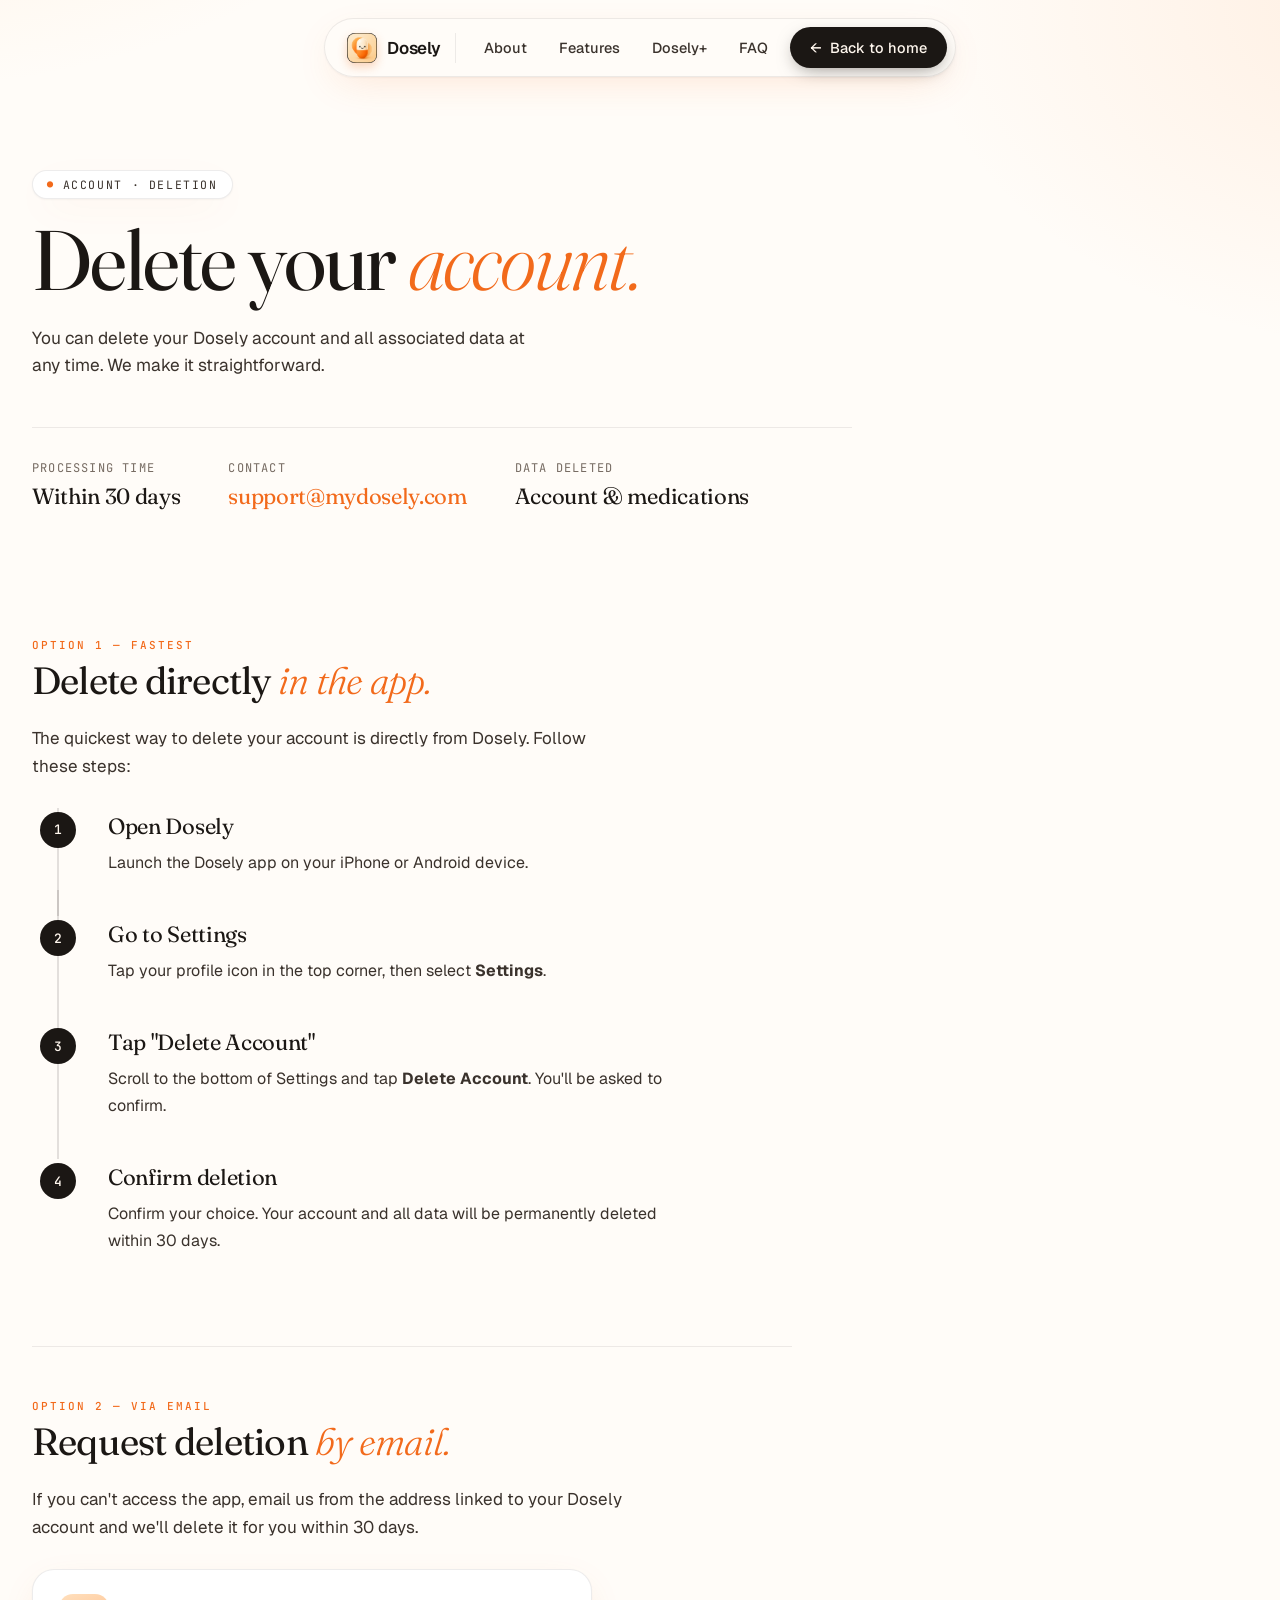
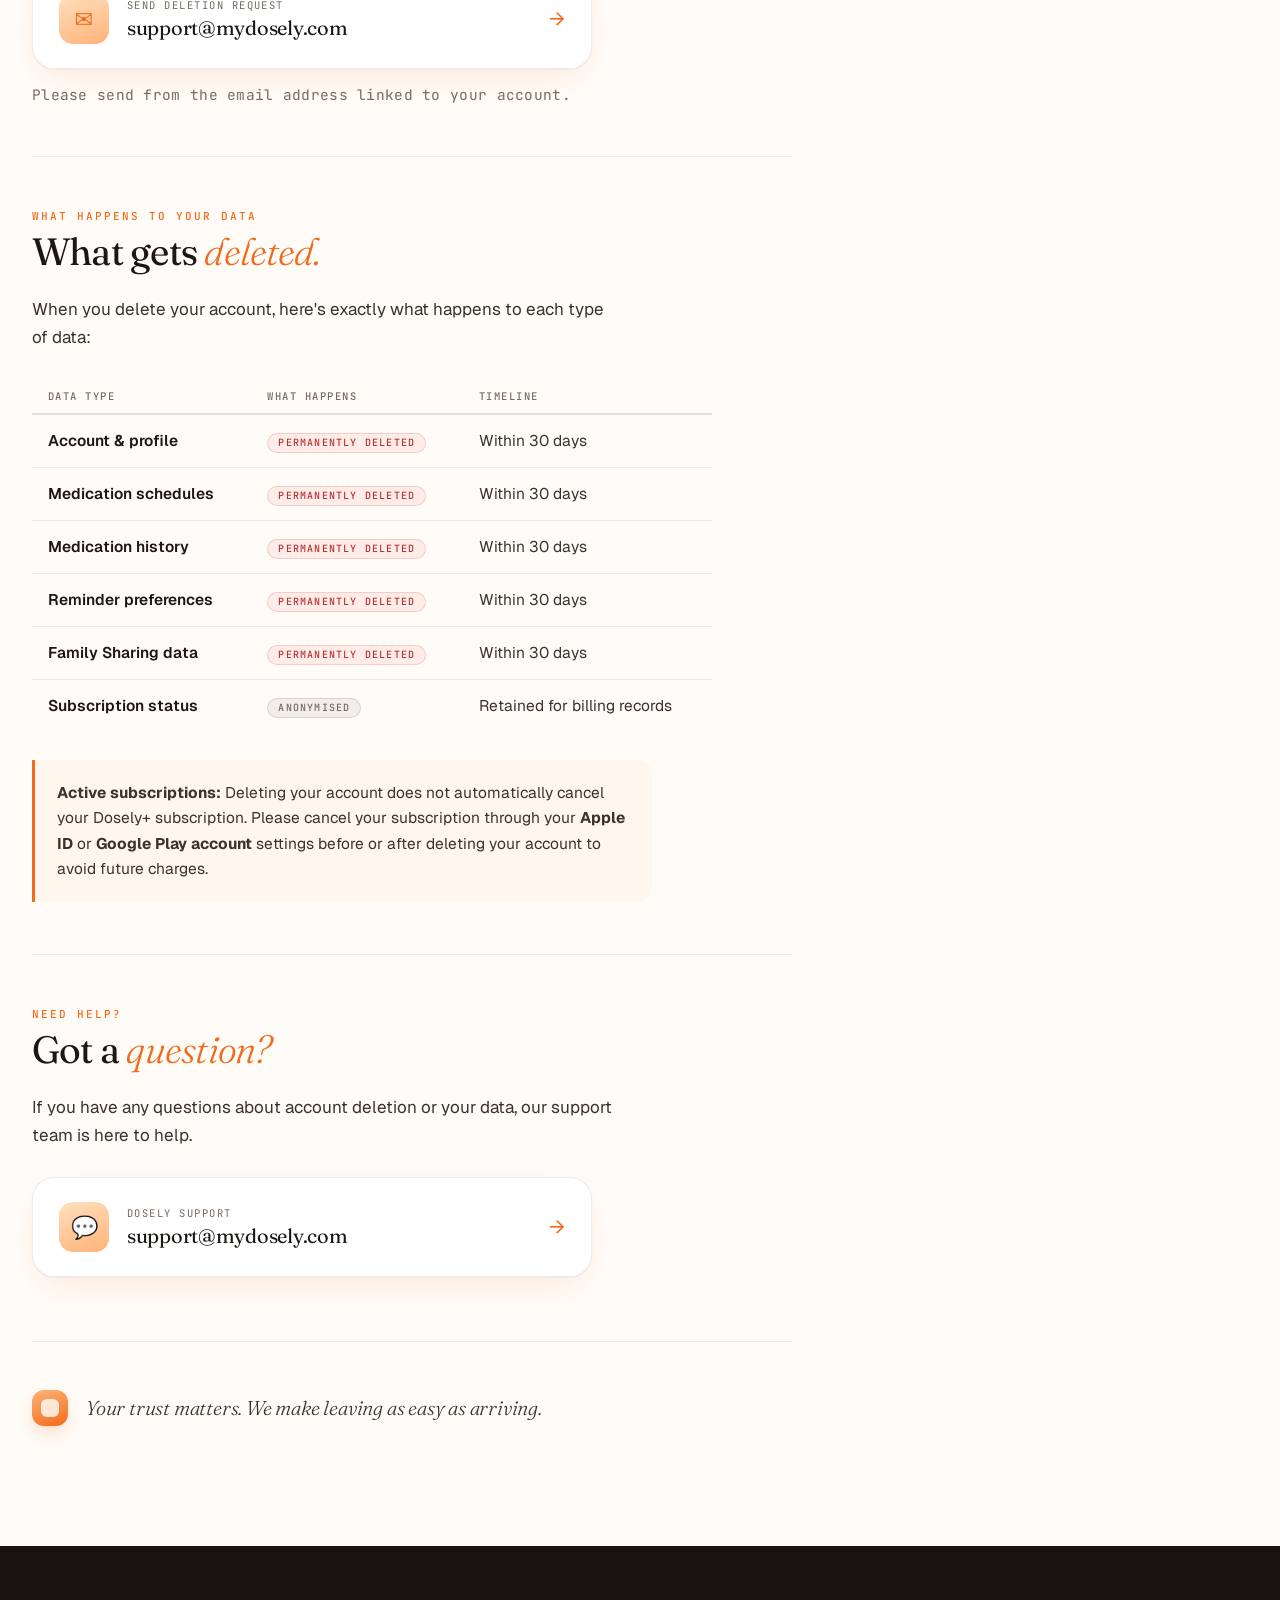
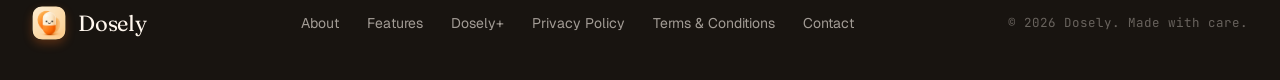
==== delete-account.html @ deaf60d7 "Add account deletion page - delete-account.html at /delete-account route - In-app 4-step deletion wa" ====
<!doctype html>
<html lang="en">
<head>
<meta charset="utf-8"/>
<meta name="viewport" content="width=device-width,initial-scale=1"/>
<title>Delete Account | Dosely</title>
<meta name="description" content="Request deletion of your Dosely account and all associated data. We'll process your request within 30 days."/>
<meta name="robots" content="index,follow"/>
<meta property="og:title" content="Delete Account | Dosely"/>
<meta property="og:description" content="Request deletion of your Dosely account and all associated data."/>
<meta property="og:type" content="article"/>
<link rel="canonical" href="/delete-account"/>
<link rel="preconnect" href="https://fonts.googleapis.com"/>
<link rel="preconnect" href="https://fonts.gstatic.com" crossorigin/>
<link href="https://fonts.googleapis.com/css2?family=Fraunces:opsz,wght@9..144,300;9..144,400;9..144,500;9..144,600&family=Geist:wght@300;400;500;600;700&family=JetBrains+Mono:wght@400;500&display=swap" rel="stylesheet"/>
<style>
:root{
  --orange:#FF8A3D;
  --orange-deep:#F26A1B;
  --orange-soft:#FFB37A;
  --cream:#FFF7EE;
  --cream-2:#FBF1E4;
  --bg:#FFFCF8;
  --warm-gray:#F6F1EA;
  --ink:#1B1714;
  --ink-2:#3A322C;
  --muted:#766B62;
  --line:rgba(27,23,20,0.08);
  --line-2:rgba(27,23,20,0.12);
  --shadow-soft:0 1px 2px rgba(27,23,20,.04),0 12px 40px -12px rgba(242,106,27,.18);
  --shadow-card:0 1px 2px rgba(27,23,20,.04),0 24px 60px -20px rgba(27,23,20,.18);
  --r-sm:14px;--r-md:22px;--r-lg:32px;--r-xl:44px;
}

*{box-sizing:border-box}
html{scroll-behavior:smooth;scroll-padding-top:120px}
html,body{margin:0;padding:0;background:var(--bg);color:var(--ink);font-family:'Geist',-apple-system,BlinkMacSystemFont,'SF Pro Text',system-ui,sans-serif;-webkit-font-smoothing:antialiased;text-rendering:optimizeLegibility}
body{overflow-x:hidden;background:
  radial-gradient(900px 600px at -10% -10%,rgba(255,209,154,.3),transparent 70%),
  radial-gradient(700px 500px at 110% 0%,rgba(255,179,122,.18),transparent 70%),
  var(--bg)}
img{max-width:100%;display:block}
a{color:inherit;text-decoration:none}
button{font-family:inherit;cursor:pointer;border:0;background:none;color:inherit}
:focus-visible{outline:2px solid var(--orange-deep);outline-offset:3px;border-radius:4px}

/* ---------- Type ---------- */
.eyebrow{font-family:'JetBrains Mono',monospace;font-size:11.5px;letter-spacing:.18em;text-transform:uppercase;color:var(--orange-deep);font-weight:500}
.display{font-family:'Fraunces',serif;font-weight:400;letter-spacing:-.025em;line-height:1.02;font-size:clamp(44px,6.6vw,92px);color:var(--ink);text-wrap:balance;margin:18px 0 22px}
.display em{font-style:italic;font-weight:300;color:var(--orange-deep)}
.lead{font-size:clamp(17px,1.35vw,21px);color:var(--ink-2);line-height:1.55;font-weight:400;max-width:46ch;text-wrap:pretty;margin:0}

/* ---------- Layout ---------- */
.wrap{max-width:1280px;margin:0 auto;padding:0 32px}
@media(max-width:600px){.wrap{padding:0 20px}}

/* ---------- Nav ---------- */
.nav{position:fixed;top:18px;left:0;right:0;z-index:50;display:flex;justify-content:center;pointer-events:none}
.nav-inner{pointer-events:auto;display:flex;align-items:center;gap:8px;padding:8px 8px 8px 22px;background:rgba(255,252,248,.82);backdrop-filter:blur(20px) saturate(1.3);-webkit-backdrop-filter:blur(20px) saturate(1.3);border:1px solid var(--line);border-radius:999px;box-shadow:var(--shadow-soft)}
.brand{display:flex;align-items:center;gap:10px;font-weight:600;font-size:17px;letter-spacing:-.01em;padding-right:14px;border-right:1px solid var(--line);margin-right:6px}
.brand-mark{width:30px;height:30px;border-radius:8px;background-image:url('assets/dosely-logo.png');background-size:cover;background-position:center;box-shadow:0 4px 10px rgba(242,106,27,.28)}
.nav-links{display:flex;gap:4px}
.nav-links a{padding:8px 14px;font-size:14.5px;color:var(--ink-2);border-radius:999px;transition:.2s;font-weight:500}
.nav-links a:hover{background:var(--cream)}
.btn{display:inline-flex;align-items:center;gap:8px;padding:11px 20px;border-radius:999px;font-weight:500;font-size:14.5px;transition:.25s ease;white-space:nowrap}
.btn-pri{background:var(--ink);color:#FFF7EE;box-shadow:0 6px 18px -6px rgba(27,23,20,.5)}
.btn-pri:hover{transform:translateY(-1px);box-shadow:0 10px 22px -6px rgba(27,23,20,.55)}
.back-arrow{display:inline-block;transition:transform .25s ease}
.btn-pri:hover .back-arrow{transform:translateX(-3px)}
@media(max-width:780px){.nav-links{display:none}}

/* ---------- Hero ---------- */
.legal-hero{padding:170px 0 80px;position:relative;overflow:hidden}
.legal-hero-inner{max-width:820px}
.hero-badge{display:inline-block;padding:6px 14px;background:#fff;border:1px solid var(--line);border-radius:999px;box-shadow:var(--shadow-soft);font-family:'JetBrains Mono',monospace;font-size:11.5px;letter-spacing:.14em;text-transform:uppercase;color:var(--ink-2)}
.hero-badge::before{content:"●";color:var(--orange-deep);margin-right:8px;font-size:10px;vertical-align:1px}
.legal-meta{display:flex;gap:48px;margin-top:48px;padding-top:32px;border-top:1px solid var(--line);flex-wrap:wrap}
.legal-meta > div{display:flex;flex-direction:column;gap:6px}
.legal-meta .k{font-size:12px;color:var(--muted);font-family:'JetBrains Mono',monospace;letter-spacing:.1em;text-transform:uppercase}
.legal-meta .v{font-family:'Fraunces',serif;font-size:22px;letter-spacing:-.015em;color:var(--ink);font-weight:400}
.legal-meta .v a{color:var(--orange-deep);transition:.2s}
.legal-meta .v a:hover{color:var(--ink)}
@media(max-width:680px){
  .legal-hero{padding:140px 0 60px}
  .legal-meta{gap:28px;margin-top:36px}
  .legal-meta .v{font-size:18px}
}

/* ---------- Content ---------- */
.page-body{padding:48px 0 120px}
.content-wrap{max-width:760px}

/* Steps */
.steps{display:flex;flex-direction:column;gap:0;margin:28px 0 0}
.step{display:grid;grid-template-columns:52px 1fr;gap:0 24px;position:relative}
.step+.step .step-num::before{content:"";position:absolute;top:-100%;left:50%;transform:translateX(-50%);width:2px;height:100%;background:var(--line-2)}
.step-num{position:relative;display:flex;align-items:flex-start;justify-content:center;padding-top:4px}
.step-num span{width:36px;height:36px;border-radius:999px;background:var(--ink);color:#FFF7EE;font-family:'JetBrains Mono',monospace;font-size:13px;font-weight:500;display:grid;place-items:center;flex:none;position:relative;z-index:1}
.step-body{padding:0 0 40px}
.step-body h3{font-family:'Fraunces',serif;font-weight:400;font-size:22px;letter-spacing:-.014em;color:var(--ink);margin:4px 0 10px}
.step-body p{font-size:16px;color:var(--ink-2);line-height:1.65;margin:0;max-width:52ch}

/* Section heading */
.section-label{font-family:'JetBrains Mono',monospace;font-size:11px;letter-spacing:.18em;text-transform:uppercase;color:var(--orange-deep);font-weight:500;display:block;margin-bottom:8px}
.section-h2{font-family:'Fraunces',serif;font-weight:400;font-size:clamp(28px,3vw,38px);letter-spacing:-.02em;line-height:1.1;color:var(--ink);margin:0 0 22px}
.section-h2 em{font-style:italic;font-weight:300;color:var(--orange-deep)}
.section-p{font-size:17px;color:var(--ink-2);line-height:1.65;margin:0 0 28px;max-width:56ch;text-wrap:pretty}

/* Divider */
.divider{border:0;border-top:1px solid var(--line);margin:52px 0}

/* Data table */
.data-table{width:100%;border-collapse:collapse;margin:0 0 28px;font-size:15.5px;max-width:680px}
.data-table th{text-align:left;font-family:'JetBrains Mono',monospace;font-size:10.5px;letter-spacing:.14em;text-transform:uppercase;color:var(--muted);font-weight:500;padding:10px 16px;border-bottom:2px solid var(--line-2)}
.data-table td{padding:14px 16px;color:var(--ink-2);line-height:1.5;border-bottom:1px solid var(--line);vertical-align:top}
.data-table td:first-child{font-weight:600;color:var(--ink);white-space:nowrap}
.data-table tr:last-child td{border-bottom:0}
.data-table tr:hover td{background:var(--cream)}

/* Tag pills */
.tag{display:inline-flex;align-items:center;font-family:'JetBrains Mono',monospace;font-size:10px;letter-spacing:.12em;text-transform:uppercase;padding:4px 10px;border-radius:999px;font-weight:500;line-height:1}
.tag-deleted{background:rgba(220,50,50,.08);color:#B83232;border:1px solid rgba(220,50,50,.18)}
.tag-retained{background:rgba(242,106,27,.1);color:var(--orange-deep);border:1px solid rgba(242,106,27,.22)}
.tag-anon{background:rgba(27,23,20,.06);color:var(--muted);border:1px solid var(--line-2)}

/* Note box */
.note-box{padding:20px 22px;background:var(--cream);border-left:3px solid var(--orange-deep);border-radius:0 var(--r-sm) var(--r-sm) 0;font-size:15.5px;color:var(--ink-2);line-height:1.65;margin:0 0 28px;max-width:62ch}

/* Contact card */
.contact-card{display:flex;align-items:center;gap:18px;padding:24px 26px;background:#fff;border:1px solid var(--line);border-radius:var(--r-md);box-shadow:var(--shadow-soft);transition:.3s cubic-bezier(.2,.7,.2,1);max-width:560px;margin-top:8px}
.contact-card:hover{transform:translateY(-3px);box-shadow:0 24px 40px -22px rgba(242,106,27,.4);border-color:rgba(242,106,27,.3)}
.contact-icon{width:50px;height:50px;border-radius:14px;background:linear-gradient(160deg,#FFE0BE,var(--orange-soft));color:var(--orange-deep);display:grid;place-items:center;font-size:22px;flex:none}
.contact-meta{display:flex;flex-direction:column;gap:3px;flex:1;min-width:0}
.contact-label{font-family:'JetBrains Mono',monospace;font-size:10.5px;letter-spacing:.14em;text-transform:uppercase;color:var(--muted)}
.contact-email{font-family:'Fraunces',serif;font-size:20px;color:var(--ink);letter-spacing:-.014em;font-weight:400}
.contact-arrow{font-size:20px;color:var(--orange-deep);transition:transform .3s ease;flex:none}
.contact-card:hover .contact-arrow{transform:translateX(4px)}

/* End mark */
.legal-end{margin-top:64px;padding-top:48px;border-top:1px solid var(--line);display:flex;align-items:center;gap:18px}
.end-mark{width:36px;height:36px;border-radius:12px;background:linear-gradient(160deg,var(--orange-soft),var(--orange-deep));box-shadow:0 8px 22px -8px rgba(242,106,27,.55);flex:none;position:relative}
.end-mark::after{content:"";position:absolute;inset:9px;border-radius:6px;background:#FFF7EE;opacity:.85}
.legal-end p{margin:0;font-family:'Fraunces',serif;font-size:20px;font-style:italic;font-weight:300;color:var(--ink-2);letter-spacing:-.01em}

/* ---------- Footer ---------- */
footer{padding:60px 0 40px;background:#181410}
.foot-inner{display:flex;justify-content:space-between;align-items:center;gap:24px;flex-wrap:wrap}
.foot-brand{display:flex;align-items:center;gap:12px;font-family:'Fraunces',serif;font-size:22px;color:#FFF7EE;font-weight:400;letter-spacing:-.01em}
.foot-brand .brand-mark{width:34px;height:34px;border-radius:10px}
.foot-links{display:flex;gap:28px;font-size:14px;color:rgba(255,247,238,.6);flex-wrap:wrap}
.foot-links a{transition:.2s}
.foot-links a:hover{color:var(--orange-soft)}
.foot-c{font-size:12.5px;font-family:'JetBrains Mono',monospace;color:rgba(255,247,238,.35)}
@media(max-width:680px){
  .foot-inner{flex-direction:column;align-items:flex-start;gap:20px}
  .foot-links{gap:16px 22px}
}

/* ---------- Reveal ---------- */
.reveal{opacity:0;transform:translateY(20px);transition:opacity .8s cubic-bezier(.2,.7,.2,1),transform .8s cubic-bezier(.2,.7,.2,1)}
.reveal.in{opacity:1;transform:translateY(0)}
@media(prefers-reduced-motion:reduce){.reveal{opacity:1;transform:none;transition:none}}

/* ---------- Print ---------- */
@media print{
  .nav,footer{display:none}
  body{background:#fff}
  .legal-hero{padding:0 0 32px}
}
</style>
</head>
<body>

<!-- NAV -->
<nav class="nav" aria-label="Main navigation">
  <div class="nav-inner">
    <a href="index.html" class="brand" aria-label="Dosely home">
      <span class="brand-mark" role="img" aria-label="Dosely logo"></span>
      Dosely
    </a>
    <div class="nav-links">
      <a href="index.html#benefits">About</a>
      <a href="index.html#features">Features</a>
      <a href="index.html#premium">Dosely+</a>
      <a href="index.html#faq">FAQ</a>
    </div>
    <a href="index.html" class="btn btn-pri">
      <span class="back-arrow" aria-hidden="true">←</span> Back to home
    </a>
  </div>
</nav>

<!-- HERO -->
<header class="legal-hero">
  <div class="wrap">
    <div class="legal-hero-inner reveal">
      <span class="hero-badge">Account · Deletion</span>
      <h1 class="display">Delete your <em>account.</em></h1>
      <p class="lead">You can delete your Dosely account and all associated data at any time. We make it straightforward.</p>
      <div class="legal-meta">
        <div>
          <span class="k">Processing time</span>
          <span class="v">Within 30 days</span>
        </div>
        <div>
          <span class="k">Contact</span>
          <span class="v"><a href="mailto:support@mydosely.com">support@mydosely.com</a></span>
        </div>
        <div>
          <span class="k">Data deleted</span>
          <span class="v">Account &amp; medications</span>
        </div>
      </div>
    </div>
  </div>
</header>

<!-- CONTENT -->
<div class="page-body">
  <div class="wrap">
    <div class="content-wrap">

      <!-- In-app instructions -->
      <div class="reveal">
        <span class="section-label">Option 1 — Fastest</span>
        <h2 class="section-h2">Delete directly <em>in the app.</em></h2>
        <p class="section-p">The quickest way to delete your account is directly from Dosely. Follow these steps:</p>

        <div class="steps" role="list">
          <div class="step" role="listitem">
            <div class="step-num"><span>1</span></div>
            <div class="step-body">
              <h3>Open Dosely</h3>
              <p>Launch the Dosely app on your iPhone or Android device.</p>
            </div>
          </div>
          <div class="step" role="listitem">
            <div class="step-num"><span>2</span></div>
            <div class="step-body">
              <h3>Go to Settings</h3>
              <p>Tap your profile icon in the top corner, then select <strong>Settings</strong>.</p>
            </div>
          </div>
          <div class="step" role="listitem">
            <div class="step-num"><span>3</span></div>
            <div class="step-body">
              <h3>Tap "Delete Account"</h3>
              <p>Scroll to the bottom of Settings and tap <strong>Delete Account</strong>. You'll be asked to confirm.</p>
            </div>
          </div>
          <div class="step" role="listitem">
            <div class="step-num"><span>4</span></div>
            <div class="step-body">
              <h3>Confirm deletion</h3>
              <p>Confirm your choice. Your account and all data will be permanently deleted within 30 days.</p>
            </div>
          </div>
        </div>
      </div>

      <hr class="divider"/>

      <!-- Email request -->
      <div class="reveal">
        <span class="section-label">Option 2 — Via email</span>
        <h2 class="section-h2">Request deletion <em>by email.</em></h2>
        <p class="section-p">If you can't access the app, email us from the address linked to your Dosely account and we'll delete it for you within 30 days.</p>
        <a class="contact-card" href="mailto:support@mydosely.com?subject=Account%20Deletion%20Request&body=Hi%20Dosely%20team%2C%0A%0APlease%20delete%20my%20Dosely%20account%20and%20all%20associated%20data.%0A%0AEmail%20address%20linked%20to%20my%20account%3A%20%5Byour%20email%5D%0A%0AThank%20you." aria-label="Email support@mydosely.com to request account deletion">
          <div class="contact-icon" aria-hidden="true">✉</div>
          <div class="contact-meta">
            <span class="contact-label">Send deletion request</span>
            <span class="contact-email">support@mydosely.com</span>
          </div>
          <span class="contact-arrow" aria-hidden="true">→</span>
        </a>
        <p style="margin-top:16px;font-size:14.5px;color:var(--muted);font-family:'JetBrains Mono',monospace;letter-spacing:.02em">Please send from the email address linked to your account.</p>
      </div>

      <hr class="divider"/>

      <!-- What gets deleted -->
      <div class="reveal">
        <span class="section-label">What happens to your data</span>
        <h2 class="section-h2">What gets <em>deleted.</em></h2>
        <p class="section-p">When you delete your account, here's exactly what happens to each type of data:</p>

        <table class="data-table" aria-label="Data deletion details">
          <thead>
            <tr>
              <th scope="col">Data type</th>
              <th scope="col">What happens</th>
              <th scope="col">Timeline</th>
            </tr>
          </thead>
          <tbody>
            <tr>
              <td>Account &amp; profile</td>
              <td><span class="tag tag-deleted">Permanently deleted</span></td>
              <td>Within 30 days</td>
            </tr>
            <tr>
              <td>Medication schedules</td>
              <td><span class="tag tag-deleted">Permanently deleted</span></td>
              <td>Within 30 days</td>
            </tr>
            <tr>
              <td>Medication history</td>
              <td><span class="tag tag-deleted">Permanently deleted</span></td>
              <td>Within 30 days</td>
            </tr>
            <tr>
              <td>Reminder preferences</td>
              <td><span class="tag tag-deleted">Permanently deleted</span></td>
              <td>Within 30 days</td>
            </tr>
            <tr>
              <td>Family Sharing data</td>
              <td><span class="tag tag-deleted">Permanently deleted</span></td>
              <td>Within 30 days</td>
            </tr>
            <tr>
              <td>Subscription status</td>
              <td><span class="tag tag-anon">Anonymised</span></td>
              <td>Retained for billing records</td>
            </tr>
          </tbody>
        </table>

        <div class="note-box">
          <strong>Active subscriptions:</strong> Deleting your account does not automatically cancel your Dosely+ subscription. Please cancel your subscription through your <strong>Apple ID</strong> or <strong>Google Play account</strong> settings before or after deleting your account to avoid future charges.
        </div>
      </div>

      <hr class="divider"/>

      <!-- Questions -->
      <div class="reveal">
        <span class="section-label">Need help?</span>
        <h2 class="section-h2">Got a <em>question?</em></h2>
        <p class="section-p">If you have any questions about account deletion or your data, our support team is here to help.</p>
        <a class="contact-card" href="mailto:support@mydosely.com" aria-label="Email Dosely support">
          <div class="contact-icon" aria-hidden="true">💬</div>
          <div class="contact-meta">
            <span class="contact-label">Dosely support</span>
            <span class="contact-email">support@mydosely.com</span>
          </div>
          <span class="contact-arrow" aria-hidden="true">→</span>
        </a>
      </div>

      <div class="legal-end reveal">
        <span class="end-mark" aria-hidden="true"></span>
        <p>Your trust matters. We make leaving as easy as arriving.</p>
      </div>

    </div>
  </div>
</div>

<!-- FOOTER -->
<footer>
  <div class="wrap foot-inner">
    <a href="index.html" class="foot-brand" aria-label="Dosely home">
      <span class="brand-mark" role="img" aria-label="Dosely logo"></span>
      Dosely
    </a>
    <nav class="foot-links" aria-label="Footer navigation">
      <a href="index.html#benefits">About</a>
      <a href="index.html#features">Features</a>
      <a href="index.html#premium">Dosely+</a>
      <a href="privacy.html">Privacy Policy</a>
      <a href="terms.html">Terms &amp; Conditions</a>
      <a href="mailto:support@mydosely.com">Contact</a>
    </nav>
    <span class="foot-c">© 2026 Dosely. Made with care.</span>
  </div>
</footer>

<script>
const io = new IntersectionObserver(entries => {
  entries.forEach(e => {
    if (e.isIntersecting) { e.target.classList.add('in'); io.unobserve(e.target); }
  });
}, { threshold: 0.1, rootMargin: '0px 0px -40px 0px' });
document.querySelectorAll('.reveal').forEach(el => io.observe(el));
</script>
</body>
</html>
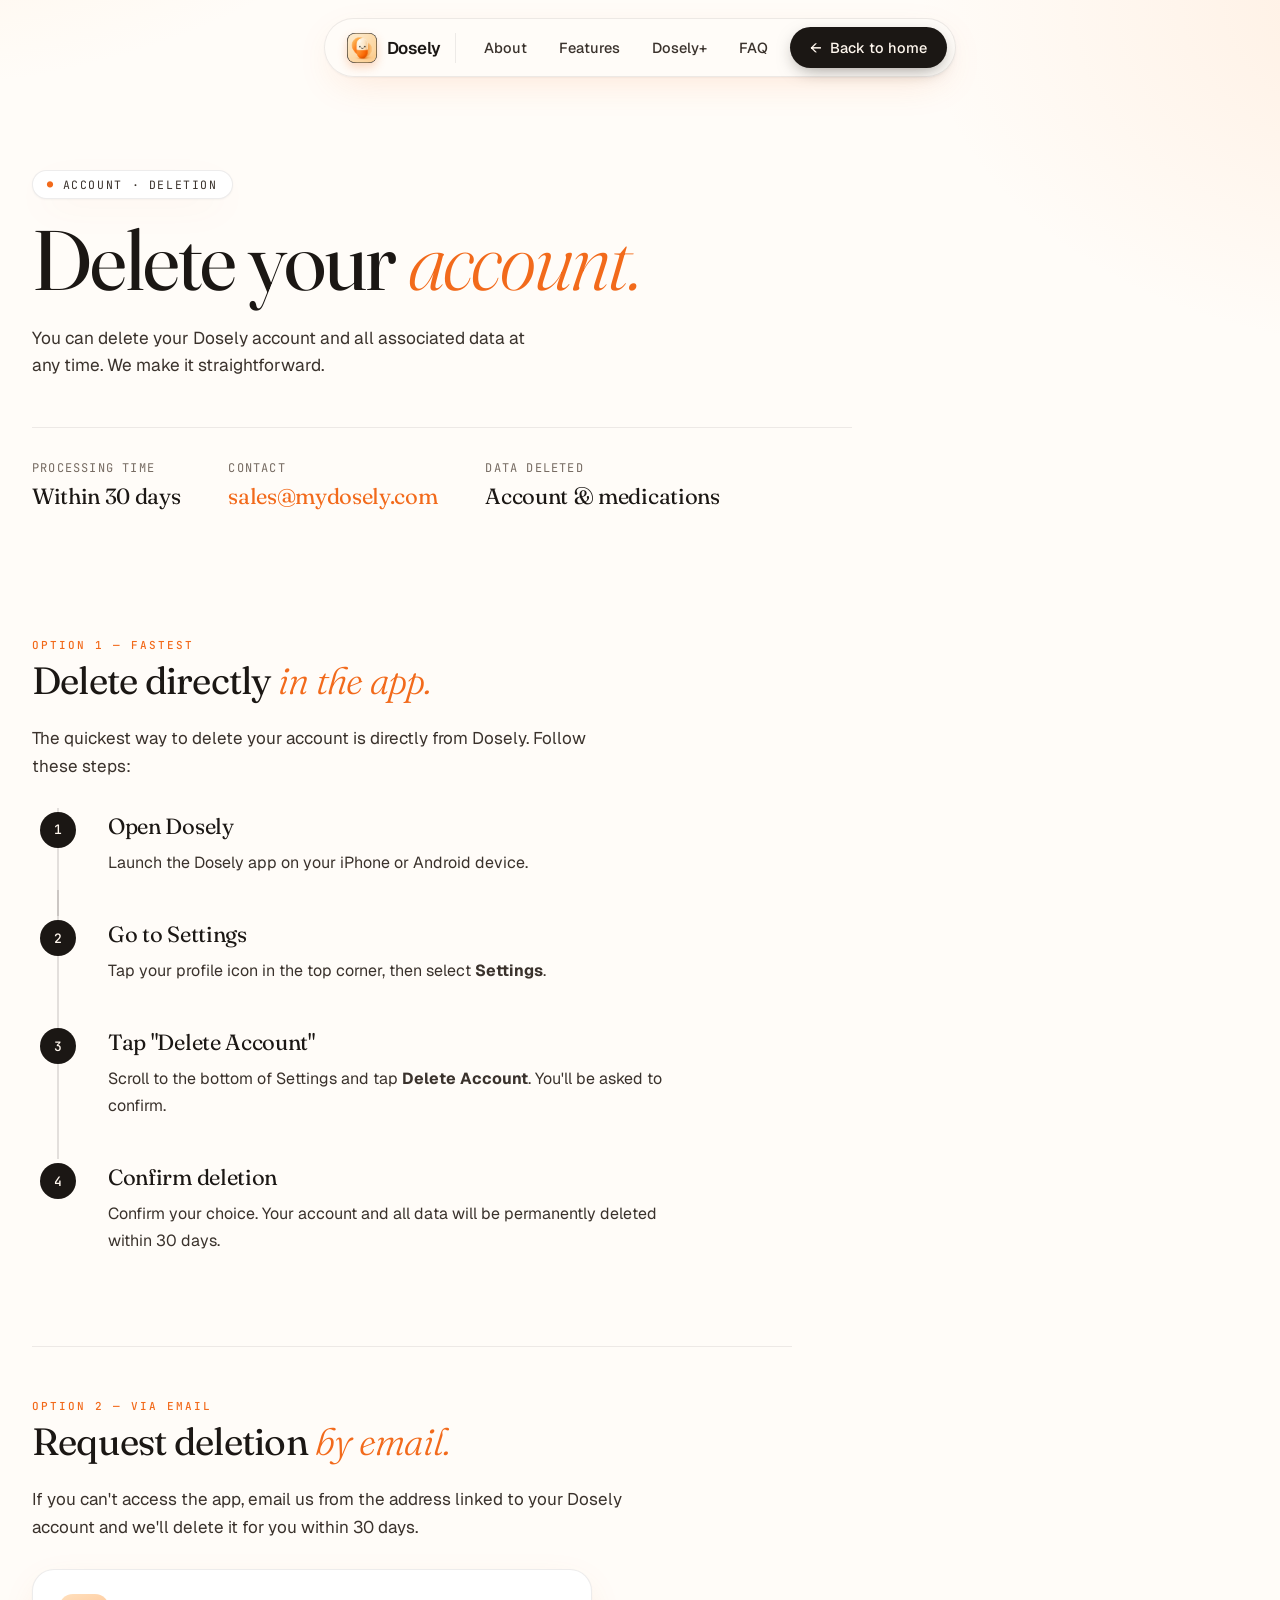
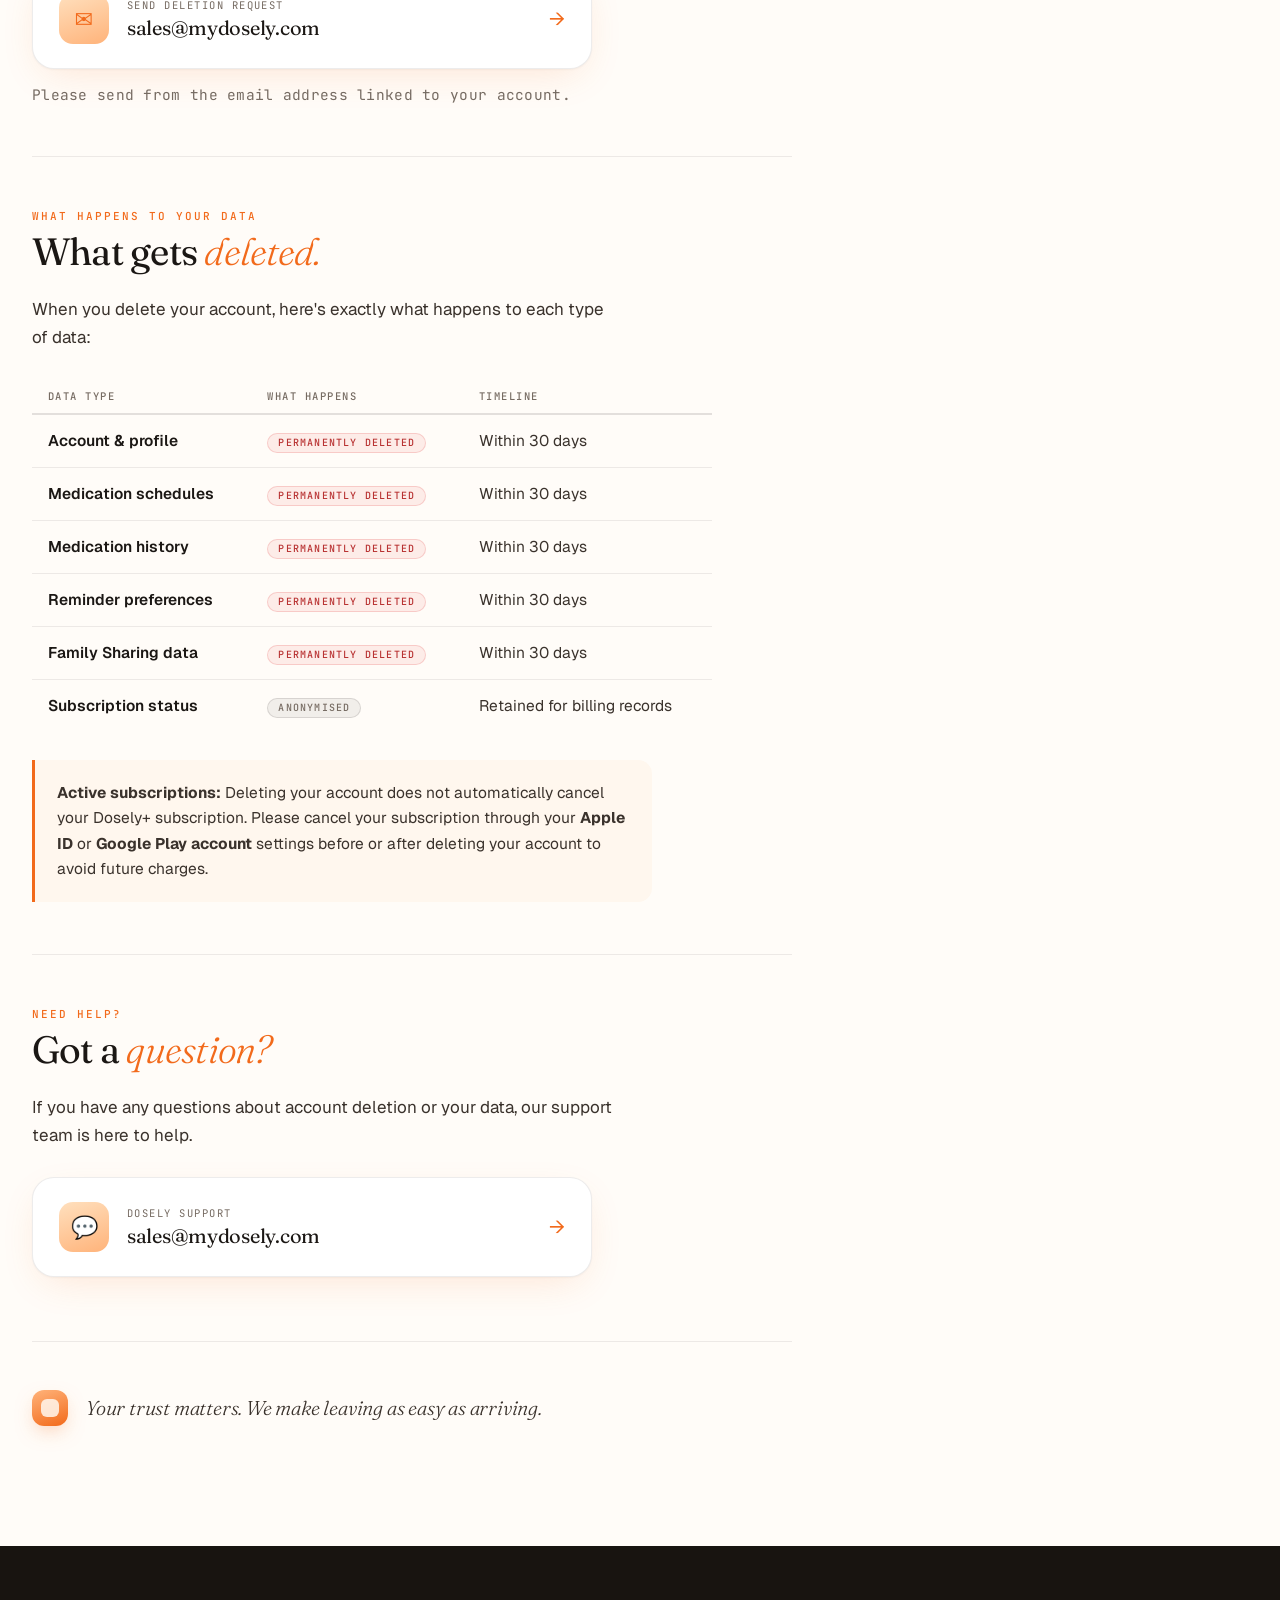
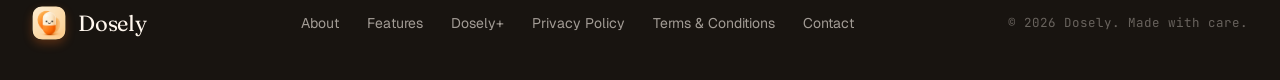
==== commit 98eeb29a: "Update contact email to sales@mydosely.com across all pages Co-Authored-By: Claude Sonnet 4.6 <norep" ====
--- a/delete-account.html
+++ b/delete-account.html
@@ -204,7 +204,7 @@
         </div>
         <div>
           <span class="k">Contact</span>
-          <span class="v"><a href="mailto:support@mydosely.com">support@mydosely.com</a></span>
+          <span class="v"><a href="mailto:sales@mydosely.com">sales@mydosely.com</a></span>
         </div>
         <div>
           <span class="k">Data deleted</span>
@@ -265,11 +265,11 @@
         <span class="section-label">Option 2 — Via email</span>
         <h2 class="section-h2">Request deletion <em>by email.</em></h2>
         <p class="section-p">If you can't access the app, email us from the address linked to your Dosely account and we'll delete it for you within 30 days.</p>
-        <a class="contact-card" href="mailto:support@mydosely.com?subject=Account%20Deletion%20Request&body=Hi%20Dosely%20team%2C%0A%0APlease%20delete%20my%20Dosely%20account%20and%20all%20associated%20data.%0A%0AEmail%20address%20linked%20to%20my%20account%3A%20%5Byour%20email%5D%0A%0AThank%20you." aria-label="Email support@mydosely.com to request account deletion">
+        <a class="contact-card" href="mailto:sales@mydosely.com?subject=Account%20Deletion%20Request&body=Hi%20Dosely%20team%2C%0A%0APlease%20delete%20my%20Dosely%20account%20and%20all%20associated%20data.%0A%0AEmail%20address%20linked%20to%20my%20account%3A%20%5Byour%20email%5D%0A%0AThank%20you." aria-label="Email sales@mydosely.com to request account deletion">
           <div class="contact-icon" aria-hidden="true">✉</div>
           <div class="contact-meta">
             <span class="contact-label">Send deletion request</span>
-            <span class="contact-email">support@mydosely.com</span>
+            <span class="contact-email">sales@mydosely.com</span>
           </div>
           <span class="contact-arrow" aria-hidden="true">→</span>
         </a>
@@ -338,11 +338,11 @@
         <span class="section-label">Need help?</span>
         <h2 class="section-h2">Got a <em>question?</em></h2>
         <p class="section-p">If you have any questions about account deletion or your data, our support team is here to help.</p>
-        <a class="contact-card" href="mailto:support@mydosely.com" aria-label="Email Dosely support">
+        <a class="contact-card" href="mailto:sales@mydosely.com" aria-label="Email Dosely support">
           <div class="contact-icon" aria-hidden="true">💬</div>
           <div class="contact-meta">
             <span class="contact-label">Dosely support</span>
-            <span class="contact-email">support@mydosely.com</span>
+            <span class="contact-email">sales@mydosely.com</span>
           </div>
           <span class="contact-arrow" aria-hidden="true">→</span>
         </a>
@@ -370,7 +370,7 @@
       <a href="index.html#premium">Dosely+</a>
       <a href="privacy.html">Privacy Policy</a>
       <a href="terms.html">Terms &amp; Conditions</a>
-      <a href="mailto:support@mydosely.com">Contact</a>
+      <a href="mailto:sales@mydosely.com">Contact</a>
     </nav>
     <span class="foot-c">© 2026 Dosely. Made with care.</span>
   </div>
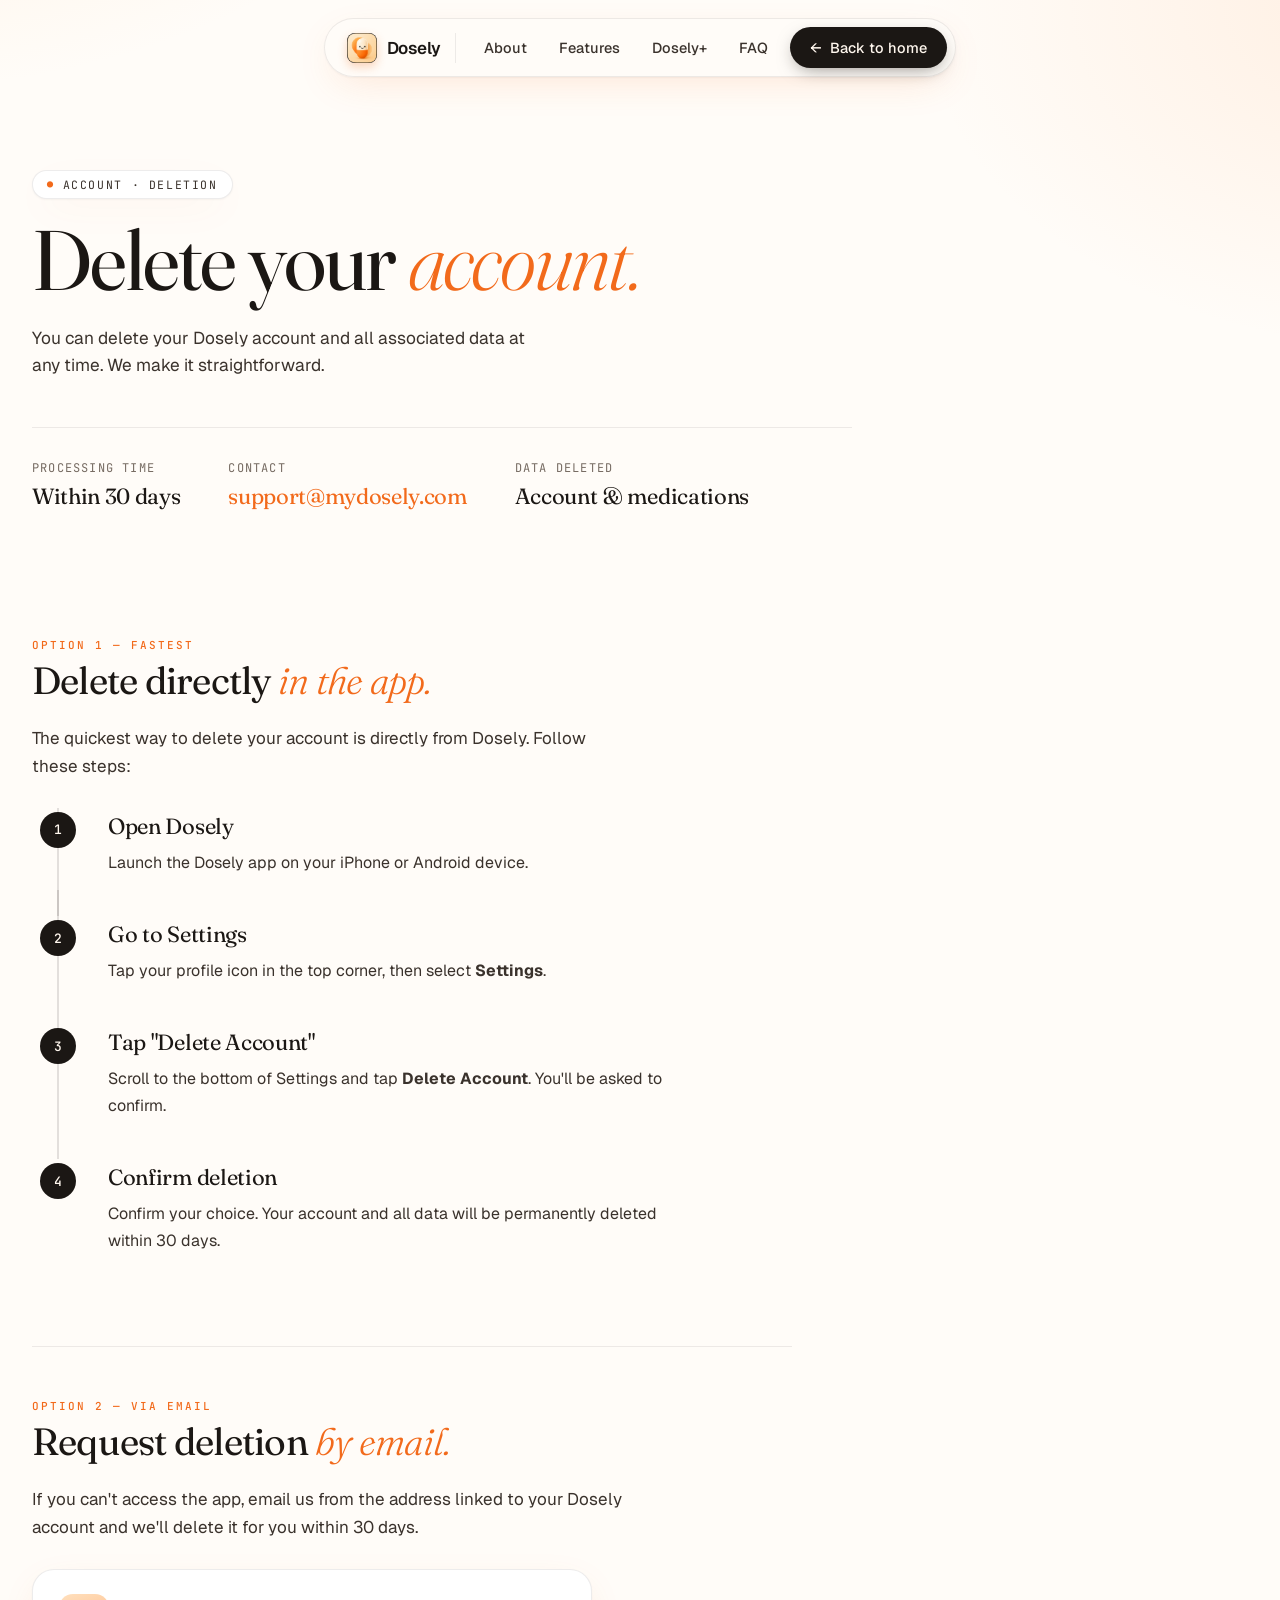
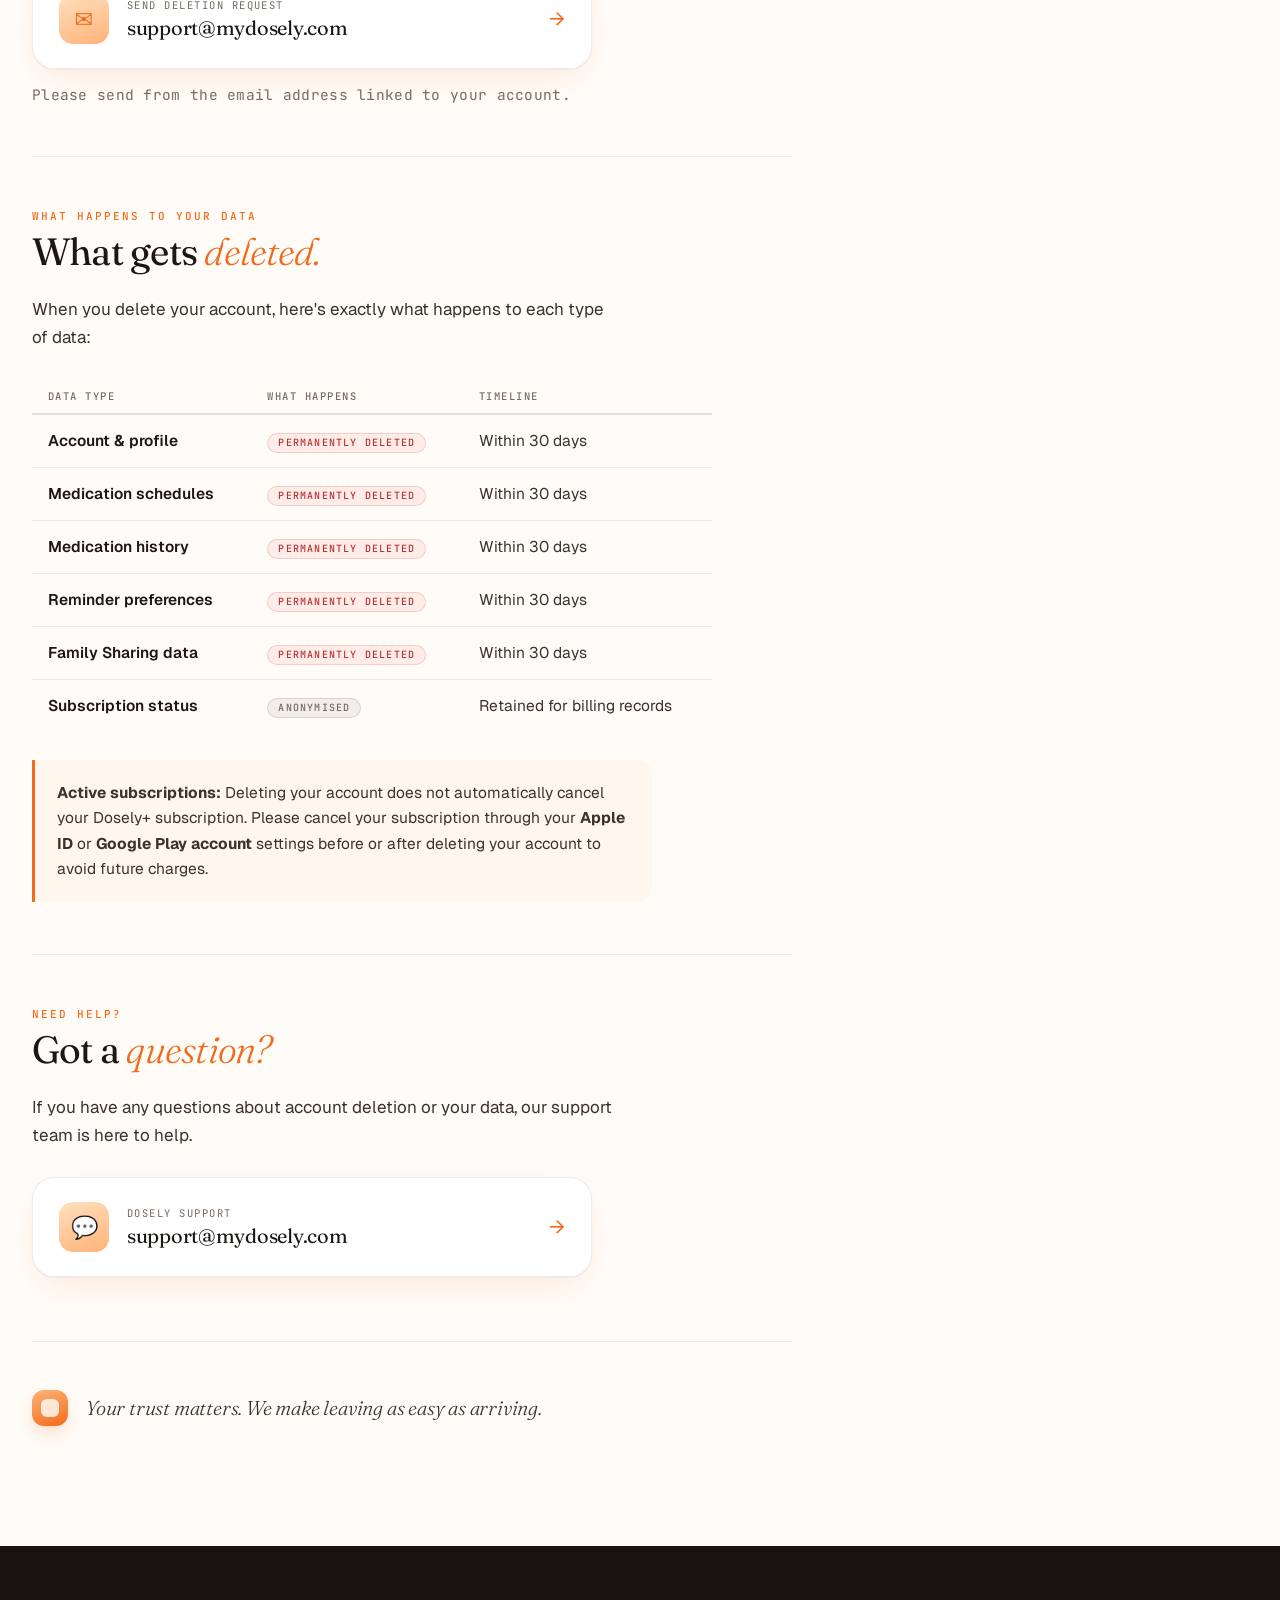
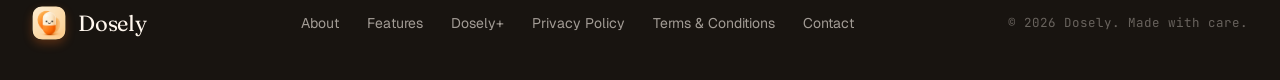
==== commit 4fbd9c9a: "Redesign contact section, update closing, switch to support@ email - Contact card redesigned: compac" ====
--- a/delete-account.html
+++ b/delete-account.html
@@ -9,7 +9,12 @@
 <meta property="og:title" content="Delete Account | Dosely"/>
 <meta property="og:description" content="Request deletion of your Dosely account and all associated data."/>
 <meta property="og:type" content="article"/>
+<meta property="og:image" content="/assets/dosely-logo.png"/>
+<meta name="theme-color" content="#FF8A3D"/>
 <link rel="canonical" href="/delete-account"/>
+<link rel="icon" type="image/png" href="/assets/dosely-logo.png"/>
+<link rel="apple-touch-icon" href="/assets/dosely-logo.png"/>
+<link rel="manifest" href="/manifest.json"/>
 <link rel="preconnect" href="https://fonts.googleapis.com"/>
 <link rel="preconnect" href="https://fonts.gstatic.com" crossorigin/>
 <link href="https://fonts.googleapis.com/css2?family=Fraunces:opsz,wght@9..144,300;9..144,400;9..144,500;9..144,600&family=Geist:wght@300;400;500;600;700&family=JetBrains+Mono:wght@400;500&display=swap" rel="stylesheet"/>
@@ -204,7 +209,7 @@
         </div>
         <div>
           <span class="k">Contact</span>
-          <span class="v"><a href="mailto:sales@mydosely.com">sales@mydosely.com</a></span>
+          <span class="v"><a href="mailto:support@mydosely.com">support@mydosely.com</a></span>
         </div>
         <div>
           <span class="k">Data deleted</span>
@@ -265,11 +270,11 @@
         <span class="section-label">Option 2 — Via email</span>
         <h2 class="section-h2">Request deletion <em>by email.</em></h2>
         <p class="section-p">If you can't access the app, email us from the address linked to your Dosely account and we'll delete it for you within 30 days.</p>
-        <a class="contact-card" href="mailto:sales@mydosely.com?subject=Account%20Deletion%20Request&body=Hi%20Dosely%20team%2C%0A%0APlease%20delete%20my%20Dosely%20account%20and%20all%20associated%20data.%0A%0AEmail%20address%20linked%20to%20my%20account%3A%20%5Byour%20email%5D%0A%0AThank%20you." aria-label="Email sales@mydosely.com to request account deletion">
+        <a class="contact-card" href="mailto:support@mydosely.com?subject=Account%20Deletion%20Request&body=Hi%20Dosely%20team%2C%0A%0APlease%20delete%20my%20Dosely%20account%20and%20all%20associated%20data.%0A%0AEmail%20address%20linked%20to%20my%20account%3A%20%5Byour%20email%5D%0A%0AThank%20you." aria-label="Email support@mydosely.com to request account deletion">
           <div class="contact-icon" aria-hidden="true">✉</div>
           <div class="contact-meta">
             <span class="contact-label">Send deletion request</span>
-            <span class="contact-email">sales@mydosely.com</span>
+            <span class="contact-email">support@mydosely.com</span>
           </div>
           <span class="contact-arrow" aria-hidden="true">→</span>
         </a>
@@ -338,11 +343,11 @@
         <span class="section-label">Need help?</span>
         <h2 class="section-h2">Got a <em>question?</em></h2>
         <p class="section-p">If you have any questions about account deletion or your data, our support team is here to help.</p>
-        <a class="contact-card" href="mailto:sales@mydosely.com" aria-label="Email Dosely support">
+        <a class="contact-card" href="mailto:support@mydosely.com" aria-label="Email Dosely support">
           <div class="contact-icon" aria-hidden="true">💬</div>
           <div class="contact-meta">
             <span class="contact-label">Dosely support</span>
-            <span class="contact-email">sales@mydosely.com</span>
+            <span class="contact-email">support@mydosely.com</span>
           </div>
           <span class="contact-arrow" aria-hidden="true">→</span>
         </a>
@@ -370,7 +375,7 @@
       <a href="index.html#premium">Dosely+</a>
       <a href="privacy.html">Privacy Policy</a>
       <a href="terms.html">Terms &amp; Conditions</a>
-      <a href="mailto:sales@mydosely.com">Contact</a>
+      <a href="mailto:support@mydosely.com">Contact</a>
     </nav>
     <span class="foot-c">© 2026 Dosely. Made with care.</span>
   </div>
